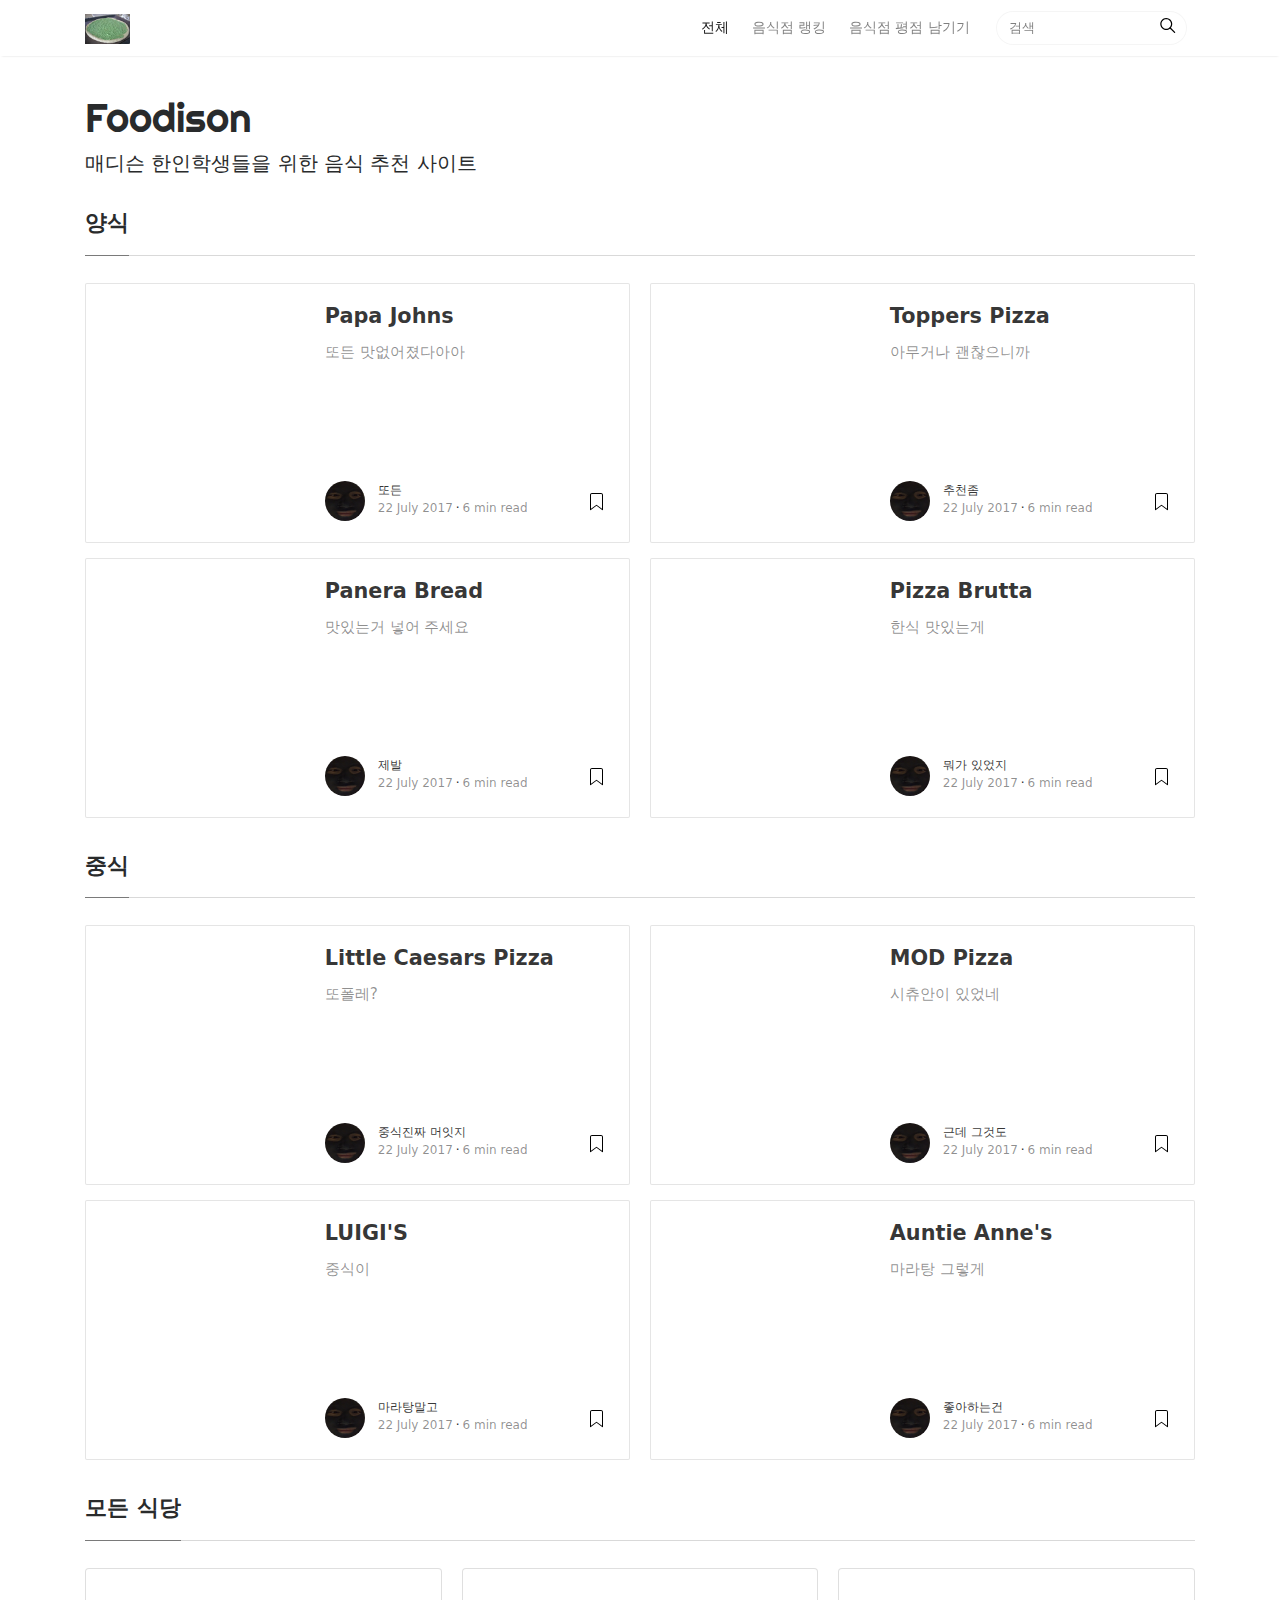
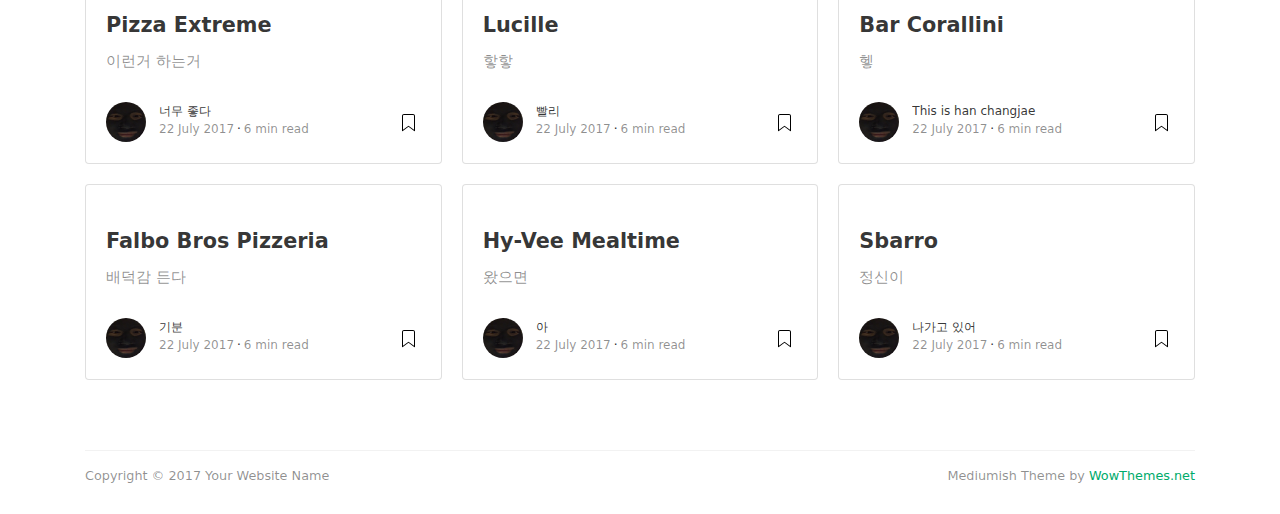
==== 홈페이지/index.html @ 83d06a3b "ㅇ" ====
<!DOCTYPE html>
<html lang="en">
<head>
<meta charset="utf-8">
<meta name="viewport" content="width=device-width, initial-scale=1, shrink-to-fit=no">
<meta name="description" content="">
<meta name="author" content="">
<link rel="icon" href="assets/img/demopic/chorokPizza.jpg">
<title>Foodison</title>
<!-- Bootstrap core CSS -->
<link href="assets/css/bootstrap.min.css" rel="stylesheet">
<!-- Fonts -->
<link href="https://maxcdn.bootstrapcdn.com/font-awesome/4.7.0/css/font-awesome.min.css" rel="stylesheet">
<link href="https://fonts.googleapis.com/css?family=Righteous" rel="stylesheet">
<!-- Custom styles for this template -->
<link href="assets/css/mediumish.css" rel="stylesheet">
</head>
<body>

<!-- Begin Nav
================================================== -->
<nav class="navbar navbar-toggleable-md navbar-light bg-white fixed-top mediumnavigation">
<button class="navbar-toggler navbar-toggler-right" type="button" data-toggle="collapse" data-target="#navbarsExampleDefault" aria-controls="navbarsExampleDefault" aria-expanded="false" aria-label="Toggle navigation">
<span class="navbar-toggler-icon"></span>
</button>
<div class="container">
	<!-- Begin Logo -->
	<a class="navbar-brand" href="index.html">
	<img src="assets/img/demopic/chorokPizza.jpg" alt="logo">
	</a>
	<!-- End Logo -->
	<div class="collapse navbar-collapse" id="navbarsExampleDefault">
		<!-- Begin Menu -->
		<ul class="navbar-nav ml-auto">
			<li class="nav-item active">
			<a class="nav-link" href="index.html">전체<span class="sr-only">(current)</span></a>
			</li>
			<li class="nav-item">
			<a class="nav-link" href="한식.html">음식점 랭킹</a>
			</li>
			<li class="nav-item">
			<a class="nav-link" href="developer.html">음식점 평점 남기기</a>
			</li>
		</ul>
		<!-- End Menu -->
		<!-- Begin Search -->
		<form class="form-inline my-2 my-lg-0">
			<input class="form-control mr-sm-2" type="text" placeholder="검색">
			<span class="search-icon"><svg class="svgIcon-use" width="25" height="25" viewbox="0 0 25 25"><path d="M20.067 18.933l-4.157-4.157a6 6 0 1 0-.884.884l4.157 4.157a.624.624 0 1 0 .884-.884zM6.5 11c0-2.62 2.13-4.75 4.75-4.75S16 8.38 16 11s-2.13 4.75-4.75 4.75S6.5 13.62 6.5 11z"></path></svg></span>
		</form>
		<!-- End Search -->
	</div>
</div>
</nav>
<!-- End Nav
================================================== -->

<!-- Begin Site Title
================================================== -->
<div class="container">
	<div class="mainheading">
		<h1 class="sitetitle">Foodison</h1>
		<p class="lead">
			 매디슨 한인학생들을 위한 음식 추천 사이트
		</p>
	</div>
<!-- End Site Title
================================================== -->
	<!--양식-->
	<!-- Begin Featured
	================================================== -->
	<section class="featured-posts">
	<div class="section-title">
		<h2><span>양식</span></h2>
	</div>
	<div class="card-columns listfeaturedtag">

		<!-- start post -->
		<div class="card">
			<div class="row">
				<div class="col-md-5 wrapthumbnail">
					<a href="한식.html">
						<div class="thumbnail" style="background-image:url(https://img.cdn4dd.com/p/fit=cover,width=200,height=150,format=auto,quality=75/media/photosV2/017a1c82-8f0c-417f-b7d1-e4ed926a7e94-retina-large.jpg);">
						</div>
					</a>
				</div>
				<div class="col-md-7">
					<div class="card-block">
						<h2 class="card-title"><a href="한식.html">Papa Johns</a></h2>
						<h4 class="card-text">또든 맛없어졌다아아</h4>
						<div class="metafooter">
							<div class="wrapfooter">
								<span class="meta-footer-thumb">
								<a href="developer.html"><img class="author-thumb" src="assets/img/TopSecret/ㅊㅈㅎ.jpg" alt="Sal"></a>
								</span>
								<span class="author-meta">
								<span class="post-name"><a href="developer.html">또든</a></span><br/>
								<span class="post-date">22 July 2017</span><span class="dot"></span><span class="post-read">6 min read</span>
								</span>
								<span class="post-read-more"><a href="한식.html" title="Read Story"><svg class="svgIcon-use" width="25" height="25" viewbox="0 0 25 25"><path d="M19 6c0-1.1-.9-2-2-2H8c-1.1 0-2 .9-2 2v14.66h.012c.01.103.045.204.12.285a.5.5 0 0 0 .706.03L12.5 16.85l5.662 4.126a.508.508 0 0 0 .708-.03.5.5 0 0 0 .118-.285H19V6zm-6.838 9.97L7 19.636V6c0-.55.45-1 1-1h9c.55 0 1 .45 1 1v13.637l-5.162-3.668a.49.49 0 0 0-.676 0z" fill-rule="evenodd"></path></svg></a></span>
							</div>
						</div>
					</div>
				</div>
			</div>
		</div>
		<!-- end post -->
		<!-- start post -->
		<div class="card">
			<div class="row">
				<div class="col-md-5 wrapthumbnail">
					<a href="한식.html">
						<div class="thumbnail" style="background-image:url(https://img.cdn4dd.com/p/fit=cover,width=200,height=150,format=auto,quality=75/media/photos/a4d37d78-720f-4a46-9ae3-7368071b1d3e-retina-large-jpeg);">
						</div>
					</a>
				</div>
				<div class="col-md-7">
					<div class="card-block">
						<h2 class="card-title"><a href="한식.html">Panera Bread</a></h2>
						<h4 class="card-text">맛있는거 넣어 주세요</h4>
						<div class="metafooter">
							<div class="wrapfooter">
								<span class="meta-footer-thumb">
								<a href="developer.html"><img class="author-thumb" src="assets/img/TopSecret/ㅊㅈㅎ.jpg" alt="Sal"></a>
								</span>
								<span class="author-meta">
								<span class="post-name"><a href="developer.html">제발</a></span><br/>
								<span class="post-date">22 July 2017</span><span class="dot"></span><span class="post-read">6 min read</span>
								</span>
								<span class="post-read-more"><a href="한식.html" title="Read Story"><svg class="svgIcon-use" width="25" height="25" viewbox="0 0 25 25"><path d="M19 6c0-1.1-.9-2-2-2H8c-1.1 0-2 .9-2 2v14.66h.012c.01.103.045.204.12.285a.5.5 0 0 0 .706.03L12.5 16.85l5.662 4.126a.508.508 0 0 0 .708-.03.5.5 0 0 0 .118-.285H19V6zm-6.838 9.97L7 19.636V6c0-.55.45-1 1-1h9c.55 0 1 .45 1 1v13.637l-5.162-3.668a.49.49 0 0 0-.676 0z" fill-rule="evenodd"></path></svg></a></span>
							</div>
						</div>
					</div>
				</div>
			</div>
		</div>
		<!--end post -->

		<!-- begin post -->
		<div class="card">
			<div class="row">
				<div class="col-md-5 wrapthumbnail">
					<a href="한식.html">
						<div class="thumbnail" style="background-image:url(https://img.cdn4dd.com/p/fit=cover,width=200,height=150,format=auto,quality=75/media/photosV2/3d2a3109-99bd-4944-b709-d1d922d0f13f-4a4c2fe5-44e5-4023-8644-c934cefad539-retina-large.JPG);">
						</div>
					</a>
				</div>
				<div class="col-md-7">
					<div class="card-block">
						<h2 class="card-title"><a href="한식.html">Toppers Pizza</a></h2>
						<h4 class="card-text">아무거나 괜찮으니까</h4>
						<div class="metafooter">
							<div class="wrapfooter">
								<span class="meta-footer-thumb">
								<a href="developer.html"><img class="author-thumb" src="assets/img/TopSecret/ㅊㅈㅎ.jpg" alt="ㅊㅈㅎ"></a>
								</span>
								<span class="author-meta">
								<span class="post-name"><a href="developer.html">추천좀</a></span><br/>
								<span class="post-date">22 July 2017</span><span class="dot"></span><span class="post-read">6 min read</span>
								</span>
								<span class="post-read-more"><a href="한식.html" title="Read Story"><svg class="svgIcon-use" width="25" height="25" viewbox="0 0 25 25"><path d="M19 6c0-1.1-.9-2-2-2H8c-1.1 0-2 .9-2 2v14.66h.012c.01.103.045.204.12.285a.5.5 0 0 0 .706.03L12.5 16.85l5.662 4.126a.508.508 0 0 0 .708-.03.5.5 0 0 0 .118-.285H19V6zm-6.838 9.97L7 19.636V6c0-.55.45-1 1-1h9c.55 0 1 .45 1 1v13.637l-5.162-3.668a.49.49 0 0 0-.676 0z" fill-rule="evenodd"></path></svg></a></span>
							</div>
						</div>
					</div>
				</div>
			</div>
		</div>
		<!-- end post -->

		<!-- begin post -->
		<div class="card">
			<div class="row">
				<div class="col-md-5 wrapthumbnail">
					<a href="한식.html">
						<div class="thumbnail" style="background-image:url(https://img.cdn4dd.com/p/fit=cover,width=200,height=150,format=auto,quality=75/media/photosV2/78e48b7f-7d2d-47ad-beea-7e72ba146e45-retina-large.png);">
						</div>
					</a>
				</div>
				<div class="col-md-7">
					<div class="card-block">
						<h2 class="card-title"><a href="한식.html">Pizza Brutta</a></h2>
						<h4 class="card-text">한식 맛있는게</h4>
						<div class="metafooter">
							<div class="wrapfooter">
								<span class="meta-footer-thumb">
								<a href="developer.html"><img class="author-thumb" src="assets/img/TopSecret/ㅊㅈㅎ.jpg" alt="Sal"></a>
								</span>
								<span class="author-meta">
								<span class="post-name"><a href="developer.html">뭐가 있었지</a></span><br/>
								<span class="post-date">22 July 2017</span><span class="dot"></span><span class="post-read">6 min read</span>
								</span>
								<span class="post-read-more"><a href="한식.html" title="Read Story"><svg class="svgIcon-use" width="25" height="25" viewbox="0 0 25 25"><path d="M19 6c0-1.1-.9-2-2-2H8c-1.1 0-2 .9-2 2v14.66h.012c.01.103.045.204.12.285a.5.5 0 0 0 .706.03L12.5 16.85l5.662 4.126a.508.508 0 0 0 .708-.03.5.5 0 0 0 .118-.285H19V6zm-6.838 9.97L7 19.636V6c0-.55.45-1 1-1h9c.55 0 1 .45 1 1v13.637l-5.162-3.668a.49.49 0 0 0-.676 0z" fill-rule="evenodd"></path></svg></a></span>
							</div>
						</div>
					</div>
				</div>
			</div>
		</div>
		<!-- end post -->

	</div>
	</section>
	<!-- End Featured
	================================================== -->
	<!--중식-->
	<section class="featured-posts">
		<div class="section-title">
			<h2><span>중식</span></h2>
		</div>
		<div class="card-columns listfeaturedtag">
	
			<!-- start post -->
			<div class="card">
				<div class="row">
					<div class="col-md-5 wrapthumbnail">
						<a href="중식.html">
							<div class="thumbnail" style="background-image:url(https://img.cdn4dd.com/p/fit=cover,width=200,height=150,format=auto,quality=75/media/photos/25f30231-4828-4f4c-9fbe-8c372fed0269-retina-large-jpeg);">
							</div>
						</a>
					</div>
					<div class="col-md-7">
						<div class="card-block">
							<h2 class="card-title"><a href="중식.html">Little Caesars Pizza</a></h2>
							<h4 class="card-text">또폴레?</h4>
							<div class="metafooter">
								<div class="wrapfooter">
									<span class="meta-footer-thumb">
									<a href="중식.html"><img class="author-thumb" src="assets/img/TopSecret/ㅊㅈㅎ.jpg" alt="Sal"></a>
									</span>
									<span class="author-meta">
									<span class="post-name"><a href="중식.html">중식진짜 머잇지</a></span><br/>
									<span class="post-date">22 July 2017</span><span class="dot"></span><span class="post-read">6 min read</span>
									</span>
									<span class="post-read-more"><a href="중식.html" title="Read Story"><svg class="svgIcon-use" width="25" height="25" viewbox="0 0 25 25"><path d="M19 6c0-1.1-.9-2-2-2H8c-1.1 0-2 .9-2 2v14.66h.012c.01.103.045.204.12.285a.5.5 0 0 0 .706.03L12.5 16.85l5.662 4.126a.508.508 0 0 0 .708-.03.5.5 0 0 0 .118-.285H19V6zm-6.838 9.97L7 19.636V6c0-.55.45-1 1-1h9c.55 0 1 .45 1 1v13.637l-5.162-3.668a.49.49 0 0 0-.676 0z" fill-rule="evenodd"></path></svg></a></span>
								</div>
							</div>
						</div>
					</div>
				</div>
			</div>
			<!-- end post -->
			
			<!-- start post -->
			<div class="card">
				<div class="row">
					<div class="col-md-5 wrapthumbnail">
						<a href="중식.html">
							<div class="thumbnail" style="background-image:url(https://img.cdn4dd.com/p/fit=cover,width=200,height=150,format=auto,quality=75/media/photosV2/ed1e8c6b-c945-4f04-98b7-114728b75184-retina-large.JPG);">
							</div>
						</a>
					</div>
					<div class="col-md-7">
						<div class="card-block">
							<h2 class="card-title"><a href="중식.html">LUIGI'S</a></h2>
							<h4 class="card-text">중식이</h4>
							<div class="metafooter">
								<div class="wrapfooter">
									<span class="meta-footer-thumb">
									<a href="developer.html"><img class="author-thumb" src="assets/img/TopSecret/ㅊㅈㅎ.jpg" alt="Sal"></a>
									</span>
									<span class="author-meta">
									<span class="post-name"><a href="developer.html">마라탕말고</a></span><br/>
									<span class="post-date">22 July 2017</span><span class="dot"></span><span class="post-read">6 min read</span>
									</span>
									<span class="post-read-more"><a href="중식.html" title="Read Story"><svg class="svgIcon-use" width="25" height="25" viewbox="0 0 25 25"><path d="M19 6c0-1.1-.9-2-2-2H8c-1.1 0-2 .9-2 2v14.66h.012c.01.103.045.204.12.285a.5.5 0 0 0 .706.03L12.5 16.85l5.662 4.126a.508.508 0 0 0 .708-.03.5.5 0 0 0 .118-.285H19V6zm-6.838 9.97L7 19.636V6c0-.55.45-1 1-1h9c.55 0 1 .45 1 1v13.637l-5.162-3.668a.49.49 0 0 0-.676 0z" fill-rule="evenodd"></path></svg></a></span>
								</div>
							</div>
						</div>
					</div>
				</div>
			</div>
			<!--end post -->
	
			<!-- begin post -->
			<div class="card">
				<div class="row">
					<div class="col-md-5 wrapthumbnail">
						<a href="한식.html">
							<div class="thumbnail" style="background-image:url(https://img.cdn4dd.com/p/fit=cover,width=200,height=150,format=auto,quality=75/media/photosV2/474a3af6-4f4a-49ab-8842-b18b04eae691-retina-large.jpg);">
							</div>
						</a>
					</div>
					<div class="col-md-7">
						<div class="card-block">
							<h2 class="card-title"><a href="한식.html">MOD Pizza</a></h2>
							<h4 class="card-text">시츄안이 있었네</h4>
							<div class="metafooter">
								<div class="wrapfooter">
									<span class="meta-footer-thumb">
									<a href="developer.html"><img class="author-thumb" src="assets/img/TopSecret/ㅊㅈㅎ.jpg" alt="Sal"></a>
									</span>
									<span class="author-meta">
									<span class="post-name"><a href="developer.html">근데 그것도</a></span><br/>
									<span class="post-date">22 July 2017</span><span class="dot"></span><span class="post-read">6 min read</span>
									</span>
									<span class="post-read-more"><a href="한식.html" title="Read Story"><svg class="svgIcon-use" width="25" height="25" viewbox="0 0 25 25"><path d="M19 6c0-1.1-.9-2-2-2H8c-1.1 0-2 .9-2 2v14.66h.012c.01.103.045.204.12.285a.5.5 0 0 0 .706.03L12.5 16.85l5.662 4.126a.508.508 0 0 0 .708-.03.5.5 0 0 0 .118-.285H19V6zm-6.838 9.97L7 19.636V6c0-.55.45-1 1-1h9c.55 0 1 .45 1 1v13.637l-5.162-3.668a.49.49 0 0 0-.676 0z" fill-rule="evenodd"></path></svg></a></span>
								</div>
							</div>
						</div>
					</div>
				</div>
			</div>
			<!-- end post -->
	
			<!-- begin post -->
			<div class="card">
				<div class="row">
					<div class="col-md-5 wrapthumbnail">
						<a href="한식.html">
							<div class="thumbnail" style="background-image:url(https://img.cdn4dd.com/p/fit=cover,width=200,height=150,format=auto,quality=75/media/photosV2/bbb7582d-298f-4daf-af24-9ba0c6ac0525-retina-large.jpg);">
							</div>
						</a>
					</div>
					<div class="col-md-7">
						<div class="card-block">
							<h2 class="card-title"><a href="한식.html">Auntie Anne's</a></h2>
							<h4 class="card-text">마라탕 그렇게</h4>
							<div class="metafooter">
								<div class="wrapfooter">
									<span class="meta-footer-thumb">
									<a href="developer.html"><img class="author-thumb" src="assets/img/TopSecret/ㅊㅈㅎ.jpg" alt="Sal"></a>
									</span>
									<span class="author-meta">
									<span class="post-name"><a href="developer.html">좋아하는건</a></span><br/>
									<span class="post-date">22 July 2017</span><span class="dot"></span><span class="post-read">6 min read</span>
									</span>
									<span class="post-read-more"><a href="한식.html" title="Read Story"><svg class="svgIcon-use" width="25" height="25" viewbox="0 0 25 25"><path d="M19 6c0-1.1-.9-2-2-2H8c-1.1 0-2 .9-2 2v14.66h.012c.01.103.045.204.12.285a.5.5 0 0 0 .706.03L12.5 16.85l5.662 4.126a.508.508 0 0 0 .708-.03.5.5 0 0 0 .118-.285H19V6zm-6.838 9.97L7 19.636V6c0-.55.45-1 1-1h9c.55 0 1 .45 1 1v13.637l-5.162-3.668a.49.49 0 0 0-.676 0z" fill-rule="evenodd"></path></svg></a></span>
								</div>
							</div>
						</div>
					</div>
				</div>
			</div>
			<!-- end post -->
	
		</div>
		</section>
	<!-- Begin List Posts
	================================================== -->
	<section class="recent-posts">
	<div class="section-title">
		<h2><span>모든 식당</span></h2>
	</div>
	<div class="card-columns listrecent">

		<!-- begin post -->
		<div class="card">
			<a href="한식.html">
				<img class="img-fluid" src="https://img.cdn4dd.com/p/fit=cover,width=200,height=150,format=auto,quality=75/media/photos/a5384a1e-f1e9-497c-b003-10bd8a46b248-retina-large.jpg" alt="">
			</a>
			<div class="card-block">
				<h2 class="card-title"><a href="한식.html">Pizza Extreme</a></h2>
				<h4 class="card-text">이런거 하는거</h4>
				<div class="metafooter">
					<div class="wrapfooter">
						<span class="meta-footer-thumb">
						<a href="developer.html"><img class="author-thumb" src="assets/img/TopSecret/ㅊㅈㅎ.jpg" alt="Sal"></a>
						</span>
						<span class="author-meta">
						<span class="post-name"><a href="developer.html">너무 좋다</a></span><br/>
						<span class="post-date">22 July 2017</span><span class="dot"></span><span class="post-read">6 min read</span>
						</span>
						<span class="post-read-more"><a href="한식.html" title="Read Story"><svg class="svgIcon-use" width="25" height="25" viewbox="0 0 25 25"><path d="M19 6c0-1.1-.9-2-2-2H8c-1.1 0-2 .9-2 2v14.66h.012c.01.103.045.204.12.285a.5.5 0 0 0 .706.03L12.5 16.85l5.662 4.126a.508.508 0 0 0 .708-.03.5.5 0 0 0 .118-.285H19V6zm-6.838 9.97L7 19.636V6c0-.55.45-1 1-1h9c.55 0 1 .45 1 1v13.637l-5.162-3.668a.49.49 0 0 0-.676 0z" fill-rule="evenodd"></path></svg></a></span>
					</div>
				</div>
			</div>
		</div>
		<!-- end post -->

		<!-- begin post -->
		<div class="card">
			<a href="한식.html">
				<img class="img-fluid" src="https://img.cdn4dd.com/p/fit=cover,width=200,height=150,format=auto,quality=75/media/photos/32a92d08-3ce6-4e95-aa62-c8c767ab96b6-retina-large-jpeg" alt="">
			</a>
			<div class="card-block">
				<h2 class="card-title"><a href="한식.html">Falbo Bros Pizzeria</a></h2>
				<h4 class="card-text">배덕감 든다</h4>
				<div class="metafooter">
					<div class="wrapfooter">
						<span class="meta-footer-thumb">
						<a href="developer.html"><img class="author-thumb" src="assets/img/TopSecret/ㅊㅈㅎ.jpg" alt="Sal"></a>
						</span>
						<span class="author-meta">
						<span class="post-name"><a href="developer.html">기분</a></span><br/>
						<span class="post-date">22 July 2017</span><span class="dot"></span><span class="post-read">6 min read</span>
						</span>
						<span class="post-read-more"><a href="한식.html" title="Read Story"><svg class="svgIcon-use" width="25" height="25" viewbox="0 0 25 25"><path d="M19 6c0-1.1-.9-2-2-2H8c-1.1 0-2 .9-2 2v14.66h.012c.01.103.045.204.12.285a.5.5 0 0 0 .706.03L12.5 16.85l5.662 4.126a.508.508 0 0 0 .708-.03.5.5 0 0 0 .118-.285H19V6zm-6.838 9.97L7 19.636V6c0-.55.45-1 1-1h9c.55 0 1 .45 1 1v13.637l-5.162-3.668a.49.49 0 0 0-.676 0z" fill-rule="evenodd"></path></svg></a></span>
					</div>
				</div>
			</div>
		</div>
		<!-- end post -->

		<!-- begin post -->
		<div class="card">
			<a href="한식.html">
				<img class="img-fluid" src="https://img.cdn4dd.com/p/fit=cover,width=200,height=150,format=auto,quality=75/media/photosV2/93ce7df7-0ce6-4d1c-8495-a854ee918c7d-retina-large.jpg" alt="">
			</a>
			<div class="card-block">
				<h2 class="card-title"><a href="한식.html">Lucille</a></h2>
				<h4 class="card-text">핳핳</h4>
				<div class="metafooter">
					<div class="wrapfooter">
						<span class="meta-footer-thumb">
						<a href="developer.html"><img class="author-thumb" src="assets/img/TopSecret/ㅊㅈㅎ.jpg" alt="Sal"></a>
						</span>
						<span class="author-meta">
						<span class="post-name"><a href="developer.html">빨리</a></span><br/>
						<span class="post-date">22 July 2017</span><span class="dot"></span><span class="post-read">6 min read</span>
						</span>
						<span class="post-read-more"><a href="한식.html" title="Read Story"><svg class="svgIcon-use" width="25" height="25" viewbox="0 0 25 25"><path d="M19 6c0-1.1-.9-2-2-2H8c-1.1 0-2 .9-2 2v14.66h.012c.01.103.045.204.12.285a.5.5 0 0 0 .706.03L12.5 16.85l5.662 4.126a.508.508 0 0 0 .708-.03.5.5 0 0 0 .118-.285H19V6zm-6.838 9.97L7 19.636V6c0-.55.45-1 1-1h9c.55 0 1 .45 1 1v13.637l-5.162-3.668a.49.49 0 0 0-.676 0z" fill-rule="evenodd"></path></svg></a></span>
					</div>
				</div>
			</div>
		</div>
		<!-- end post -->

		<!-- begin post -->
		<div class="card">
			<a href="한식.html">
				<img class="img-fluid" src="https://img.cdn4dd.com/p/fit=cover,width=200,height=150,format=auto,quality=75/media/photos/f434e13e-58fb-48a4-868c-b775644b9008-retina-large-jpeg" alt="">
			</a>
			<div class="card-block">
				<h2 class="card-title"><a href="한식.html">Hy-Vee Mealtime</a></h2>
				<h4 class="card-text">왔으면</h4>
				<div class="metafooter">
					<div class="wrapfooter">
						<span class="meta-footer-thumb">
						<a href="developer.html"><img class="author-thumb" src="assets/img/TopSecret/ㅊㅈㅎ.jpg" alt="Sal"></a>
						</span>
						<span class="author-meta">
						<span class="post-name"><a href="developer.html">아</a></span><br/>
						<span class="post-date">22 July 2017</span><span class="dot"></span><span class="post-read">6 min read</span>
						</span>
						<span class="post-read-more"><a href="한식.html" title="Read Story"><svg class="svgIcon-use" width="25" height="25" viewbox="0 0 25 25"><path d="M19 6c0-1.1-.9-2-2-2H8c-1.1 0-2 .9-2 2v14.66h.012c.01.103.045.204.12.285a.5.5 0 0 0 .706.03L12.5 16.85l5.662 4.126a.508.508 0 0 0 .708-.03.5.5 0 0 0 .118-.285H19V6zm-6.838 9.97L7 19.636V6c0-.55.45-1 1-1h9c.55 0 1 .45 1 1v13.637l-5.162-3.668a.49.49 0 0 0-.676 0z" fill-rule="evenodd"></path></svg></a></span>
					</div>
				</div>
			</div>
		</div>
		<!-- end post -->

		<!-- begin post -->
		<div class="card">
			<a href="한식.html">
				<img class="img-fluid" src="https://img.cdn4dd.com/p/fit=cover,width=200,height=150,format=auto,quality=75/media/photosV2/837bf6d2-108a-4350-9194-d6ff7f547a8c-retina-large.JPG" alt="">
			</a>
			<div class="card-block">
				<h2 class="card-title"><a href="한식.html">Bar Corallini</a></h2>
				<h4 class="card-text">헿</h4>
				<div class="metafooter">
					<div class="wrapfooter">
						<span class="meta-footer-thumb">
						<a href="developer.html"><img class="author-thumb" src="assets/img/TopSecret/ㅊㅈㅎ.jpg" alt="Sal"></a>
						</span>
						<span class="author-meta">
						<span class="post-name"><a href="developer.html">This is han changjae</a></span><br/>
						<span class="post-date">22 July 2017</span><span class="dot"></span><span class="post-read">6 min read</span>
						</span>
						<span class="post-read-more"><a href="한식.html" title="Read Story"><svg class="svgIcon-use" width="25" height="25" viewbox="0 0 25 25"><path d="M19 6c0-1.1-.9-2-2-2H8c-1.1 0-2 .9-2 2v14.66h.012c.01.103.045.204.12.285a.5.5 0 0 0 .706.03L12.5 16.85l5.662 4.126a.508.508 0 0 0 .708-.03.5.5 0 0 0 .118-.285H19V6zm-6.838 9.97L7 19.636V6c0-.55.45-1 1-1h9c.55 0 1 .45 1 1v13.637l-5.162-3.668a.49.49 0 0 0-.676 0z" fill-rule="evenodd"></path></svg></a></span>
					</div>
				</div>
			</div>
		</div>
		<!-- end post -->

		<!-- begin post -->
		<div class="card">
			<a href="한식.html">
				<img class="img-fluid" src="https://img.cdn4dd.com/p/fit=cover,width=200,height=150,format=auto,quality=75/media/photosV2/cdf4aec8-b785-4fc3-8fed-5461612aa97e-3e7a692f-9329-402a-afa6-6b949f285171-retina-large.JPG" alt="">
			</a>
			<div class="card-block">
				<h2 class="card-title"><a href="한식.html">Sbarro</a></h2>
				<h4 class="card-text">정신이</h4>
				<div class="metafooter">
					<div class="wrapfooter">
						<span class="meta-footer-thumb">
						<a href="developer.html"><img class="author-thumb" src="assets/img/TopSecret/ㅊㅈㅎ.jpg" alt="Sal"></a>
						</span>
						<span class="author-meta">
						<span class="post-name"><a href="developer.html">나가고 있어</a></span><br/>
						<span class="post-date">22 July 2017</span><span class="dot"></span><span class="post-read">6 min read</span>
						</span>
						<span class="post-read-more"><a href="한식.html" title="Read Story"><svg class="svgIcon-use" width="25" height="25" viewbox="0 0 25 25"><path d="M19 6c0-1.1-.9-2-2-2H8c-1.1 0-2 .9-2 2v14.66h.012c.01.103.045.204.12.285a.5.5 0 0 0 .706.03L12.5 16.85l5.662 4.126a.508.508 0 0 0 .708-.03.5.5 0 0 0 .118-.285H19V6zm-6.838 9.97L7 19.636V6c0-.55.45-1 1-1h9c.55 0 1 .45 1 1v13.637l-5.162-3.668a.49.49 0 0 0-.676 0z" fill-rule="evenodd"></path></svg></a></span>
					</div>
				</div>
			</div>
		</div>
		<!-- end post -->

	</div>
	</section>
	<!-- End List Posts
	================================================== -->

	<!-- Begin Footer
	================================================== -->
	<div class="footer">
		<p class="pull-left">
			 Copyright &copy; 2017 Your Website Name
		</p>
		<p class="pull-right">
			 Mediumish Theme by <a target="_blank" href="https://www.wowthemes.net">WowThemes.net</a>
		</p>
		<div class="clearfix">
		</div>
	</div>
	<!-- End Footer
	================================================== -->

</div>
<!-- /.container -->

<!-- Bootstrap core JavaScript
    ================================================== -->
<!-- Placed at the end of the document so the pages load faster -->
<script src="assets/js/jquery.min.js"></script>
<script src="https://cdnjs.cloudflare.com/ajax/libs/tether/1.4.0/js/tether.min.js" integrity="sha384-DztdAPBWPRXSA/3eYEEUWrWCy7G5KFbe8fFjk5JAIxUYHKkDx6Qin1DkWx51bBrb" crossorigin="anonymous"></script>
<script src="assets/js/bootstrap.min.js"></script>
<script src="assets/js/ie10-viewport-bug-workaround.js"></script>
</body>
</html>
---- 홈페이지/assets/css/mediumish.css ----
/*
Template Name:Mediumish
Copyright:WowThemes.net,https://www.wowthemes.net
Version:1.0.1
License: https://www.wowthemes.net/freebies-license/
*/
body {
	padding-top:5rem;
}
.mainheading {
	padding:1rem 0rem;
}
a {
	color:#00ab6b;
}
a,a:hover {
	transition:all 0.2s;
}
.mediumnavigation {
	background:rgba(255,255,255,.97);
	box-shadow:0 2px 2px -2px rgba(0,0,0,.15);
}
section {
	margin-bottom:20px;
}
.section-title h2 {
	border-bottom:1px solid rgba(0,0,0,.15);
	margin-bottom:25px;
	font-weight:700;
	font-size:1.4rem;
	margin-bottom:27px;
}
.section-title span {
	border-bottom:1px solid rgba(0,0,0,.44);
	display:inline-block;
	padding-bottom:20px;
	margin-bottom:-1px;
}
@media (min-width:576px) {
	.card-columns.listfeaturedtag {
		-webkit-column-count:2;
		-moz-column-count:2;
		column-count:2;
	}
}
@media (min-width:992px) {
	.navbar-toggleable-md .navbar-nav .nav-link {
		padding-right:.7rem;
		padding-left:.7rem;
	}
}
.card-columns .card {
	margin-bottom:20px;
}
.listfeaturedtag .wrapthumbnail {
	height:258px;
	flex:0 0 auto;
}
.listfeaturedtag .card {
	border:1px solid rgba(0,0,0,.1);
	border-radius:2px;
	height:260px;
	padding-left:0;
	margin-bottom:15px;
}
.listfeaturedtag .thumbnail {
	background-size:cover;
	height:100%;
	display:block;
	background-position:38% 22% !important;
	background-origin:border-box!important;
	border-top-left-radius:2px;
}
.listfeaturedtag .card-block {
	padding-left:0;
}
.listfeaturedtag h2.card-title,.listrecent h2.card-title {
	font-size:1.3rem;
	font-weight:700;
	line-height: 1.25;
}
.listfeaturedtag h2.card-title a,.listrecent h2.card-title a {
	color:rgba(0,0,0,.8);
}
.listfeaturedtag h2.card-title a:hover,.listrecent h2.card-title a:hover {
	color:rgba(0,0,0,.6);
	text-decoration:none;
}
.listfeaturedtag h4.card-text,.listrecent h4.card-text {
	color:rgba(0,0,0,.44);
	font-size:0.95rem;
	line-height:1.4;
	font-weight:400;
}
.listfeaturedtag .wrapfooter {
	position:absolute;
	bottom:20px;
	font-size:12px;
	display:block;
	width:85%;
}
.listrecent .wrapfooter {
	font-size:12px;
	margin-top:30px;
}
.author-thumb {
	width:40px;
	height:40px;
	float:left;
	margin-right:13px;
	border-radius:100%;
}
.post-top-meta {
	margin-bottom:2rem;
}
.post-top-meta .author-thumb {
	width:72px;
	height:72px;
}
.post-top-meta.authorpage .author-thumb {
	margin-top:40px;
}
.post-top-meta span {
	font-size:0.9rem;
	color:rgba(0,0,0,.44);
	display:inline-block;
}
.post-top-meta .author-description {
	margin-bottom:5px;
	margin-top:5px;
	font-size:0.95rem;
}
.author-meta {
	flex:1 1 auto;
	white-space:nowrap!important;
	text-overflow:ellipsis!important;
	overflow:hidden!important;
}
span.post-name,span.post-date,span.author-meta {
	display:inline-block;
}
span.post-date,span.post-read {
	color:rgba(0,0,0,.44);
}
span.post-read-more {
	align-items:center;
	display:inline-block;
	float:right;
	margin-top:8px;
}
span.post-read-more a {
	color:rgba(0,0,0,.44);
}
span.post-name a,span.post-read-more a:hover {
	color:rgba(0,0,0,.8);
}
.dot:after {
	content:"·";
	margin-left:3px;
	margin-right:3px;
}
.mediumnavigation .form-control {
	font-size:0.8rem;
	border-radius:30px;
	overflow:hidden;
	border:1px solid rgba(0,0,0,0.04);
}
.mediumnavigation .form-inline {
	margin-left:15px;
}
.mediumnavigation .form-inline .btn {
	margin-left:-50px;
	border:0;
	border-radius:30px;
	cursor:pointer;
}
.mediumnavigation .form-inline .btn:hover,.mediumnavigation .form-inline .btn:active {
	background:transparent;
	color:green;
}
.mediumnavigation .navbar-brand {
	font-weight:500;
}
.mediumnavigation .dropdown-menu {
	border:1px solid rgba(0,0,0,0.08);
	margin:.5rem 0 0;
}
.mediumnavigation .nav-item,.dropdown-menu {
	font-size:0.9rem;
}
.mediumnavigation .search-icon {
	margin-left:-40px;
	display:inline-block;
	margin-top:3px;
	cursor:pointer;
}
.mediumnavigation .navbar-brand img {
	max-height:30px;
	margin-right:5px;
}
.mainheading h1.sitetitle {
	font-family:Righteous;
}
.mainheading h1.posttitle {
	font-weight:700;
	margin-bottom:1rem;
}
.footer {
	border-top:1px solid rgba(0,0,0,.05)!important;
	padding-top:15px;
	padding-bottom:12px;
	font-size:0.8rem;
	color:rgba(0,0,0,.44);
	margin-top:50px;
}
.link-dark {
	color:rgba(0,0,0,.8);
}
.article-post {
	font-family:Merriweather;
	font-size:1.2rem;
	line-height:1.8;
	color:rgba(0,0,0,.8);
}
blockquote {
	border-left:4px solid #00ab6b;
	padding:0 20px;
	font-style:italic;
	color:rgba(0,0,0,.5);
}
.article-post p,.article-post blockquote {
	margin:0 0 1.5rem 0;
}
.featured-image {
	display:block;
	margin:0px auto;
	margin-bottom:1.5rem;
}
.share {
	text-align:center;
	margin-top:20px;
}
.share p {
	margin-bottom:10px;
	font-size:0.95rem;
}
.share {
	display:none;
}
.share ul li {
	display:inline-block;
	margin-bottom:5px;
}
.share ul {
	padding-left:0;
	margin-left:0;
}
.svgIcon {
	vertical-align:middle;
}
@media (min-width:1024px) {
	.share {
		position:fixed;
		display:block;
	}
	.share ul li {
		display:block;
	}
}
@media (max-width:999px) {
	.listfeaturedtag .wrapthumbnail, .listfeaturedtag .col-md-7 {
		width:100%;
		max-width:100%;
		-webkit-box-flex: 0;
		-webkit-flex: 100%;
		-ms-flex: 100%;
		flex: 100%;
	}
	.listfeaturedtag .wrapthumbnail {
		height:250px;
	}
	.listfeaturedtag .card {
		height:auto;
	}
	.listfeaturedtag .wrapfooter {
		position:relative;
		margin-top:30px;
	}
	.listfeaturedtag .card-block {
		padding:20px;
	}
}
@media (max-width:1024px) {
	.post-top-meta .col-md-10 {
		text-align:center;
	}
}
@media (max-width:767px) {
	.post-top-meta.authorpage {
		text-align:center;
	}
}
.share,.share a {
	color:rgba(0,0,0,.44);
	fill:rgba(0,0,0,.44);
}
.graybg {
	background-color:#fafafa;
	padding:40px 0 46px;
	position:relative;
}
.listrelated .card {
	box-shadow:0 1px 7px rgba(0,0,0,.05);
	border:0;
}
.card {
	border-radius:4px;
}
.card .img-thumb {
	border-top-right-radius:4px;
	border-top-left-radius:4px;
}
ul.tags {
	list-style:none;
	padding-left:0;
	margin:0 0 3rem 0;
}
ul.tags li {
	display:inline-block;
	font-size:0.9rem;
}
ul.tags li a {
	background:rgba(0,0,0,.05);
	color:rgba(0,0,0,.6);
	border-radius:3px;
	padding:5px 10px;
}
ul.tags li a:hover {
	background:rgba(0,0,0,.07);
	text-decoration:none;
}
.margtop3rem {
	margin-top: 3rem;
}
.sep {
	height:1px;
	width:20px;
	background:#999;
	margin:0px auto;
	margin-bottom:1.2rem;
}
.btn.follow {
	border-color:#02B875;
	color:#1C9963;
	padding:3px 10px;
	text-align:center;
	border-radius:999em;
	font-size:0.85rem;
	display:inline-block;
}
.btn.subscribe {
	background-color:#1C9963;
	border-color:#1C9963;
	color:rgba(255,255,255,1);
	fill:rgba(255,255,255,1);
	border-radius:30px;
	font-size:0.85rem;
	margin-left:10px;
	font-weight:600;
	text-transform:uppercase;
}
.post-top-meta .btn.follow {
	margin-left:5px;
	margin-top:-4px;
}
.alertbar {
	box-shadow:0 -3px 10px 0 rgba(0,0,0,.0785);
	position:fixed;
	bottom:0;
	left:0;
	background-color:#fff;
	width:100%;
	padding:14px 0;
	z-index:1;
}
.form-control::-webkit-input-placeholder {
	color: rgba(0,0,0,.5);
}
.form-control:-moz-placeholder {
	color: rgba(0,0,0,.5);
}
.form-control::-moz-placeholder {
	color: rgba(0,0,0,.5);
}
.form-control:-ms-input-placeholder {
	color: rgba(0,0,0,.5);
}
.form-control::-ms-input-placeholder {
	color: rgba(0,0,0,.5);
}
.authorpage h1 {
	font-weight:700;
	font-size:30px;
}
.post-top-meta.authorpage .author-thumb {
	float:none;
}
.authorpage .author-description {
	font-size:1rem;
	color:rgba(0,0,0,.6);
}
.post-top-meta.authorpage .btn.follow {
	padding:7px 20px;
	margin-top:10px;
	margin-left:0;
	font-size:0.9rem;
}
.graybg.authorpage {
	border-top:1px solid #f0f0f0;
}
.authorpostbox {
	width:760px;
	margin:0px auto;
	margin-bottom:1.5rem;
	max-width:100%;
}
.authorpostbox .img-thumb {
	width:100%;
}
.sociallinks {
	margin:1rem 0;
}
.sociallinks a {
	background:#666;
	color:#fff;
	width:22px;
	height:22px;
	display:inline-block;
	text-align:center;
	line-height:22px;
	border-radius:50%;
	font-size:12px;
}
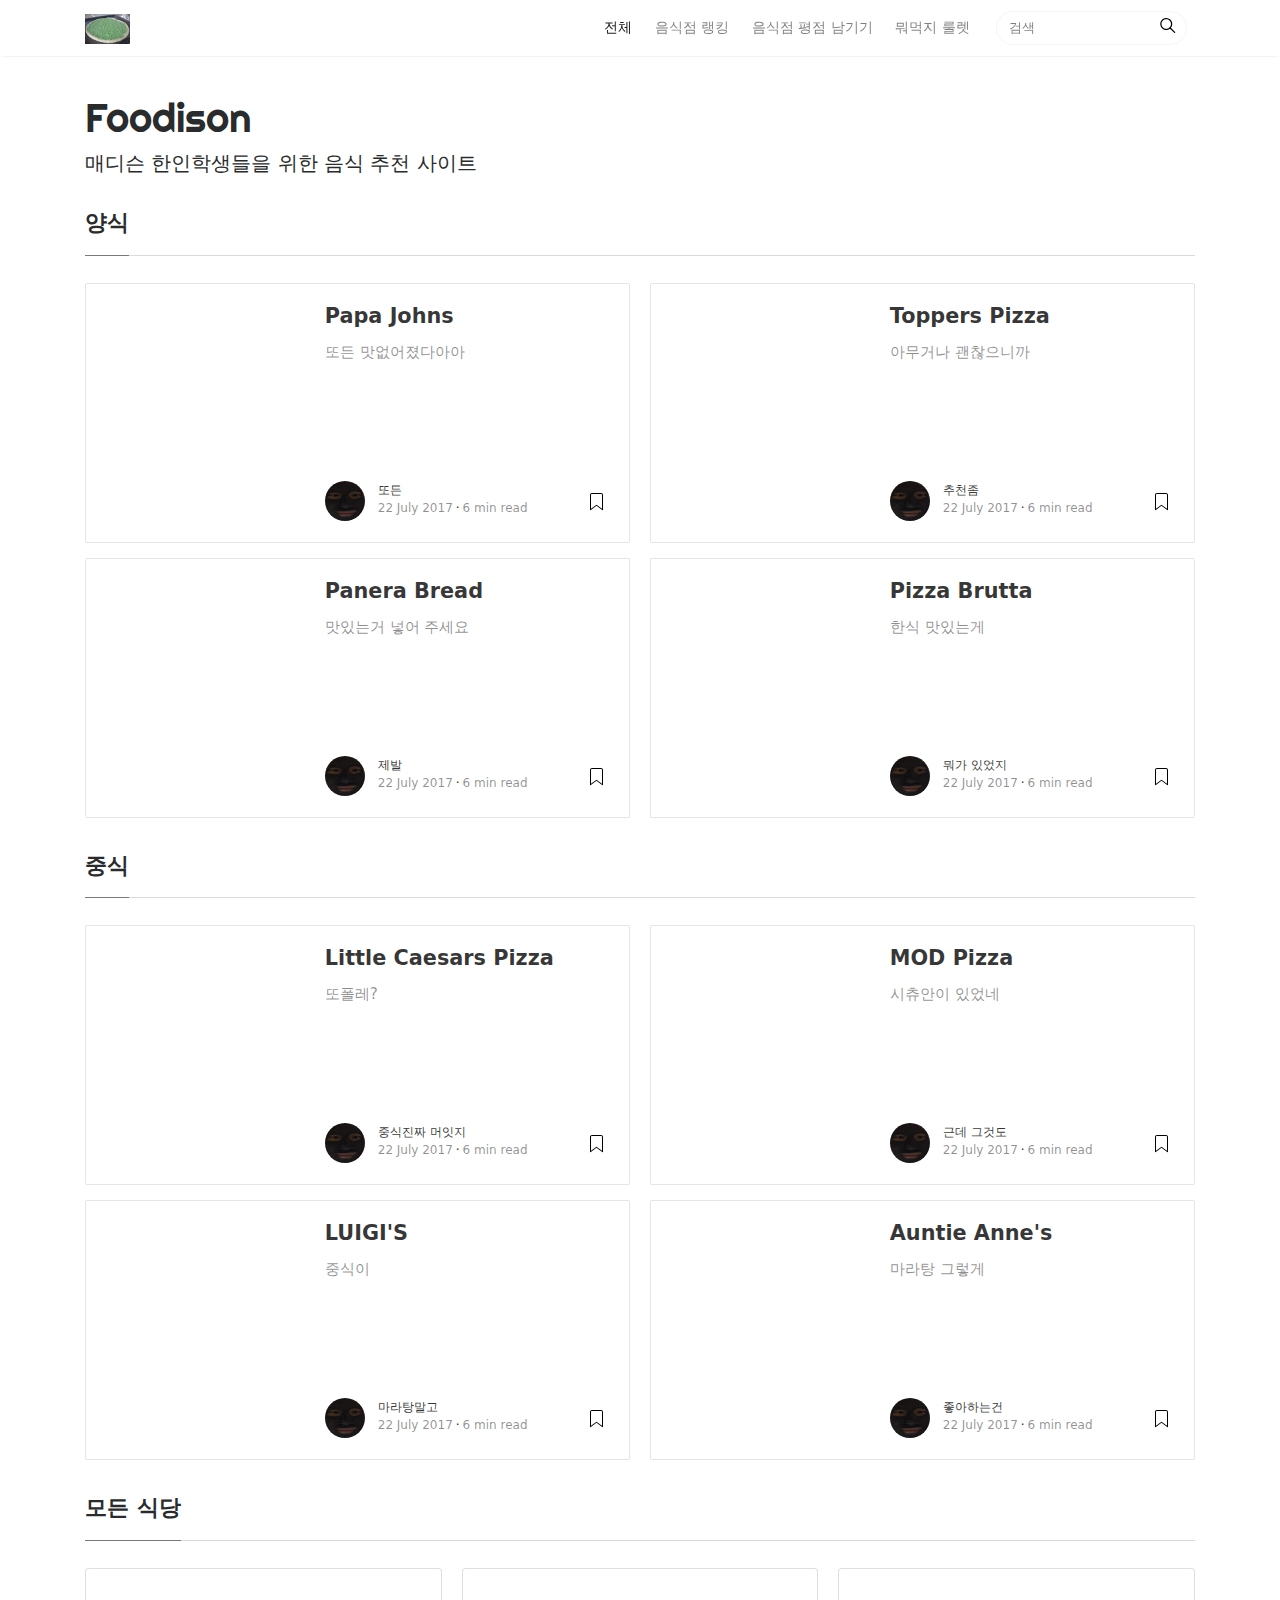
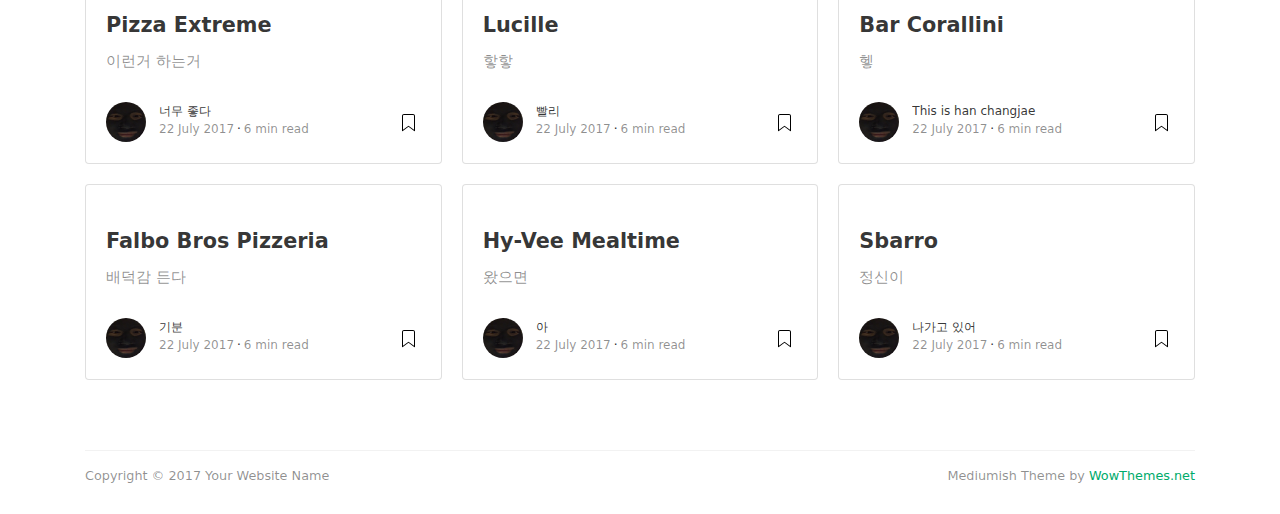
==== commit 9136fe6f: "ㄹㄹ" ====
--- a/홈페이지/index.html
+++ b/홈페이지/index.html
@@ -41,6 +41,9 @@
 			<li class="nav-item">
 			<a class="nav-link" href="developer.html">음식점 평점 남기기</a>
 			</li>
+			<li class="nav-item">
+			<a class="nav-link" href="post.html">뭐먹지 룰렛</a>
+			</li>
 		</ul>
 		<!-- End Menu -->
 		<!-- Begin Search -->
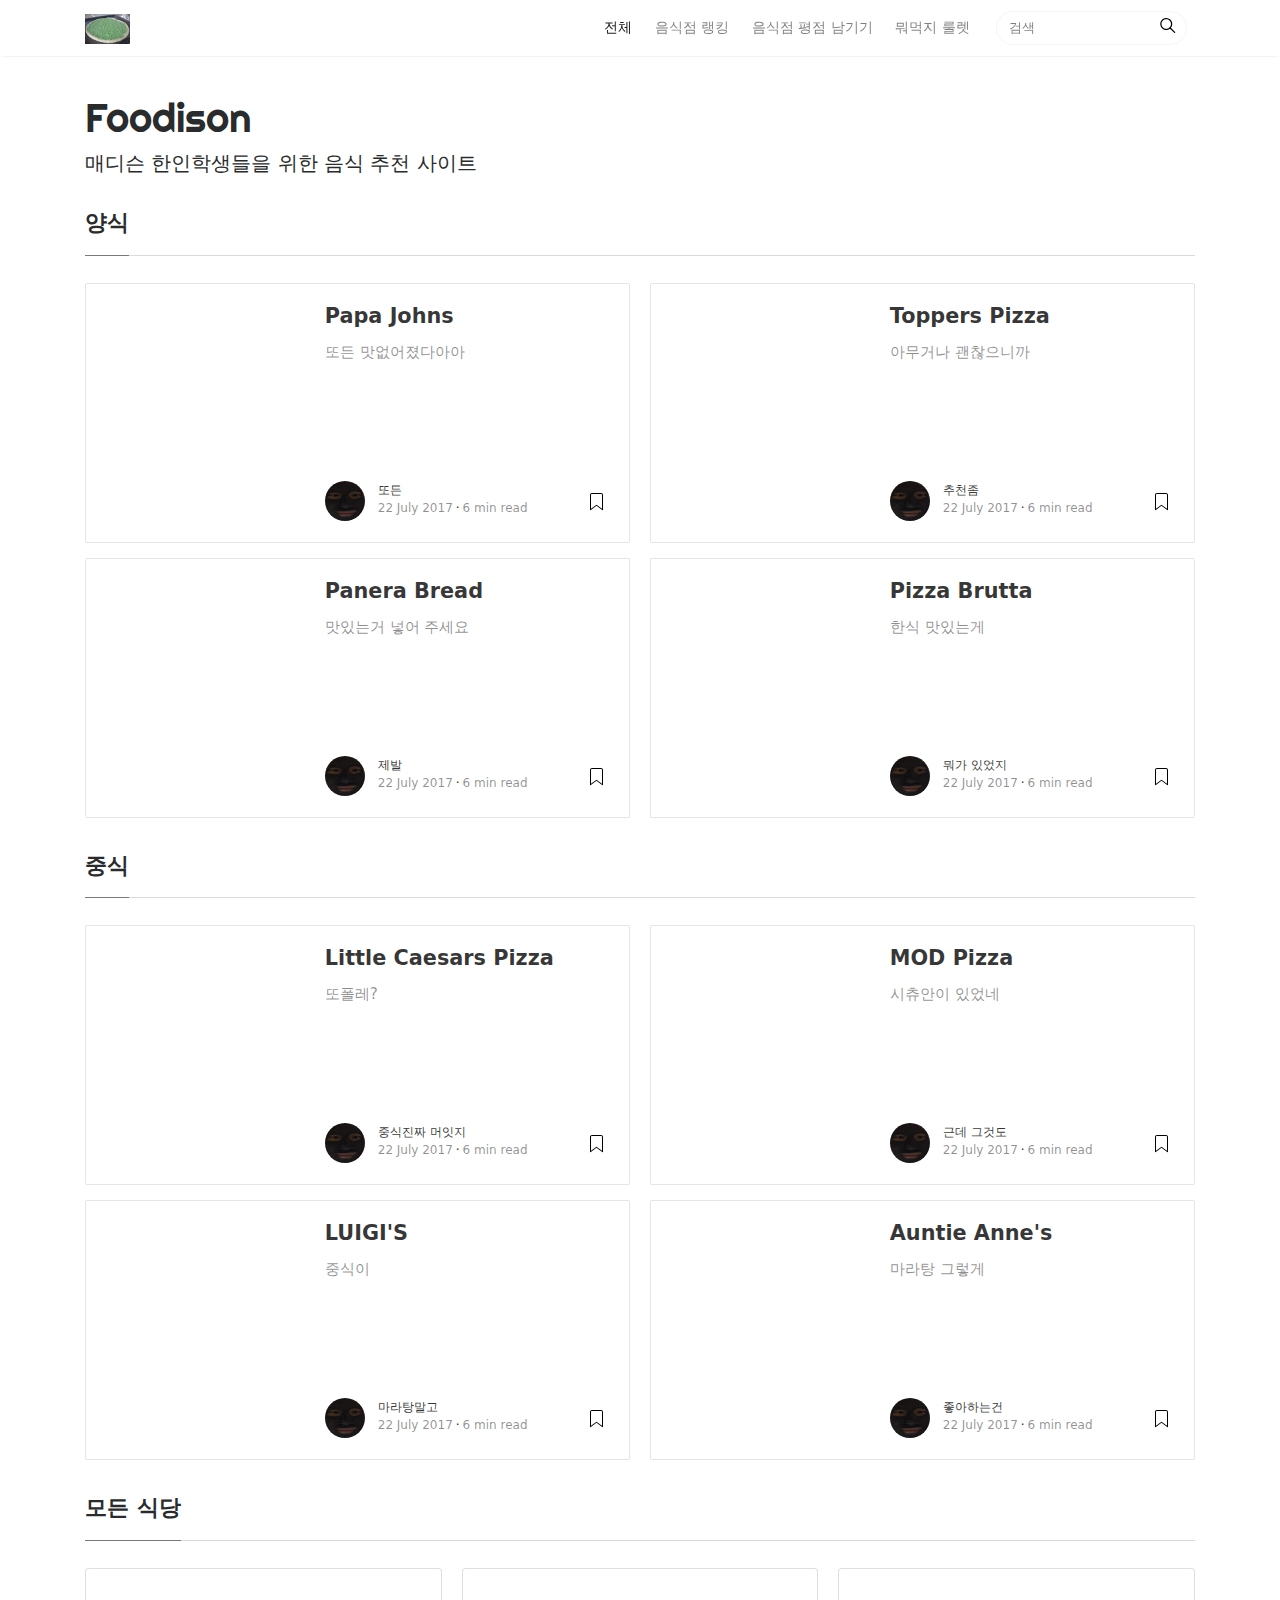
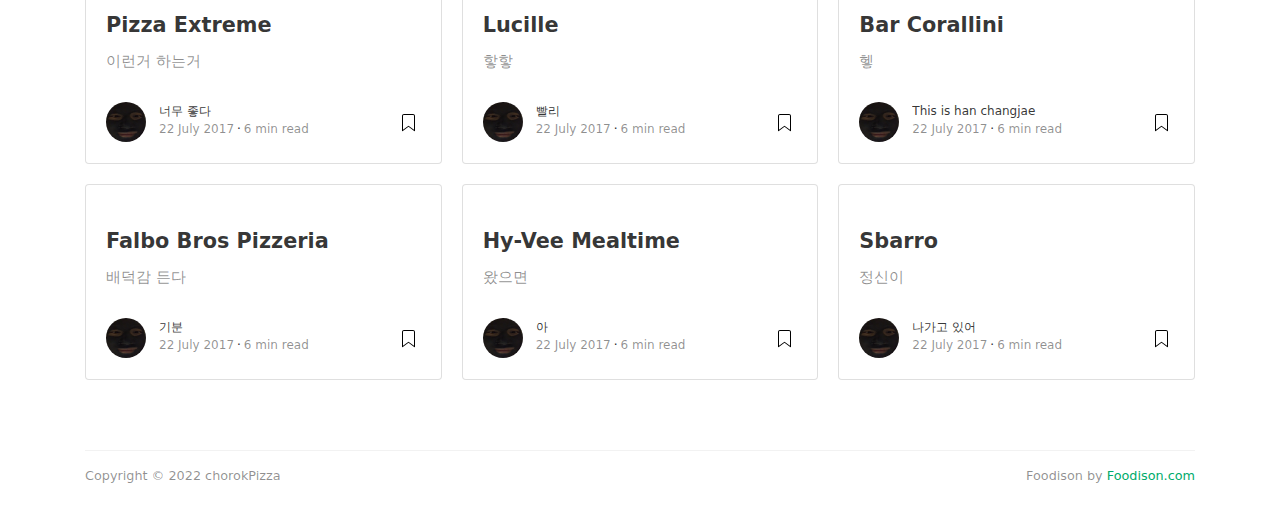
==== commit 9ef3c4d1: "change rouletettt" ====
--- a/홈페이지/index.html
+++ b/홈페이지/index.html
@@ -36,13 +36,13 @@
 			<a class="nav-link" href="index.html">전체<span class="sr-only">(current)</span></a>
 			</li>
 			<li class="nav-item">
-			<a class="nav-link" href="한식.html">음식점 랭킹</a>
+			<a class="nav-link" href="음식점랭킹.html">음식점 랭킹</a>
 			</li>
 			<li class="nav-item">
-			<a class="nav-link" href="developer.html">음식점 평점 남기기</a>
+			<a class="nav-link" href="음식점랭킹.html">음식점 평점 남기기</a>
 			</li>
 			<li class="nav-item">
-			<a class="nav-link" href="post.html">뭐먹지 룰렛</a>
+			<a class="nav-link" href="TestRoul/roulette.html">뭐먹지 룰렛</a>
 			</li>
 		</ul>
 		<!-- End Menu -->
@@ -499,10 +499,10 @@
 	================================================== -->
 	<div class="footer">
 		<p class="pull-left">
-			 Copyright &copy; 2017 Your Website Name
+			 Copyright &copy; 2022 chorokPizza
 		</p>
 		<p class="pull-right">
-			 Mediumish Theme by <a target="_blank" href="https://www.wowthemes.net">WowThemes.net</a>
+			 Foodison by <a target="_blank" href="https://www.wowthemes.net">Foodison.com</a>
 		</p>
 		<div class="clearfix">
 		</div>
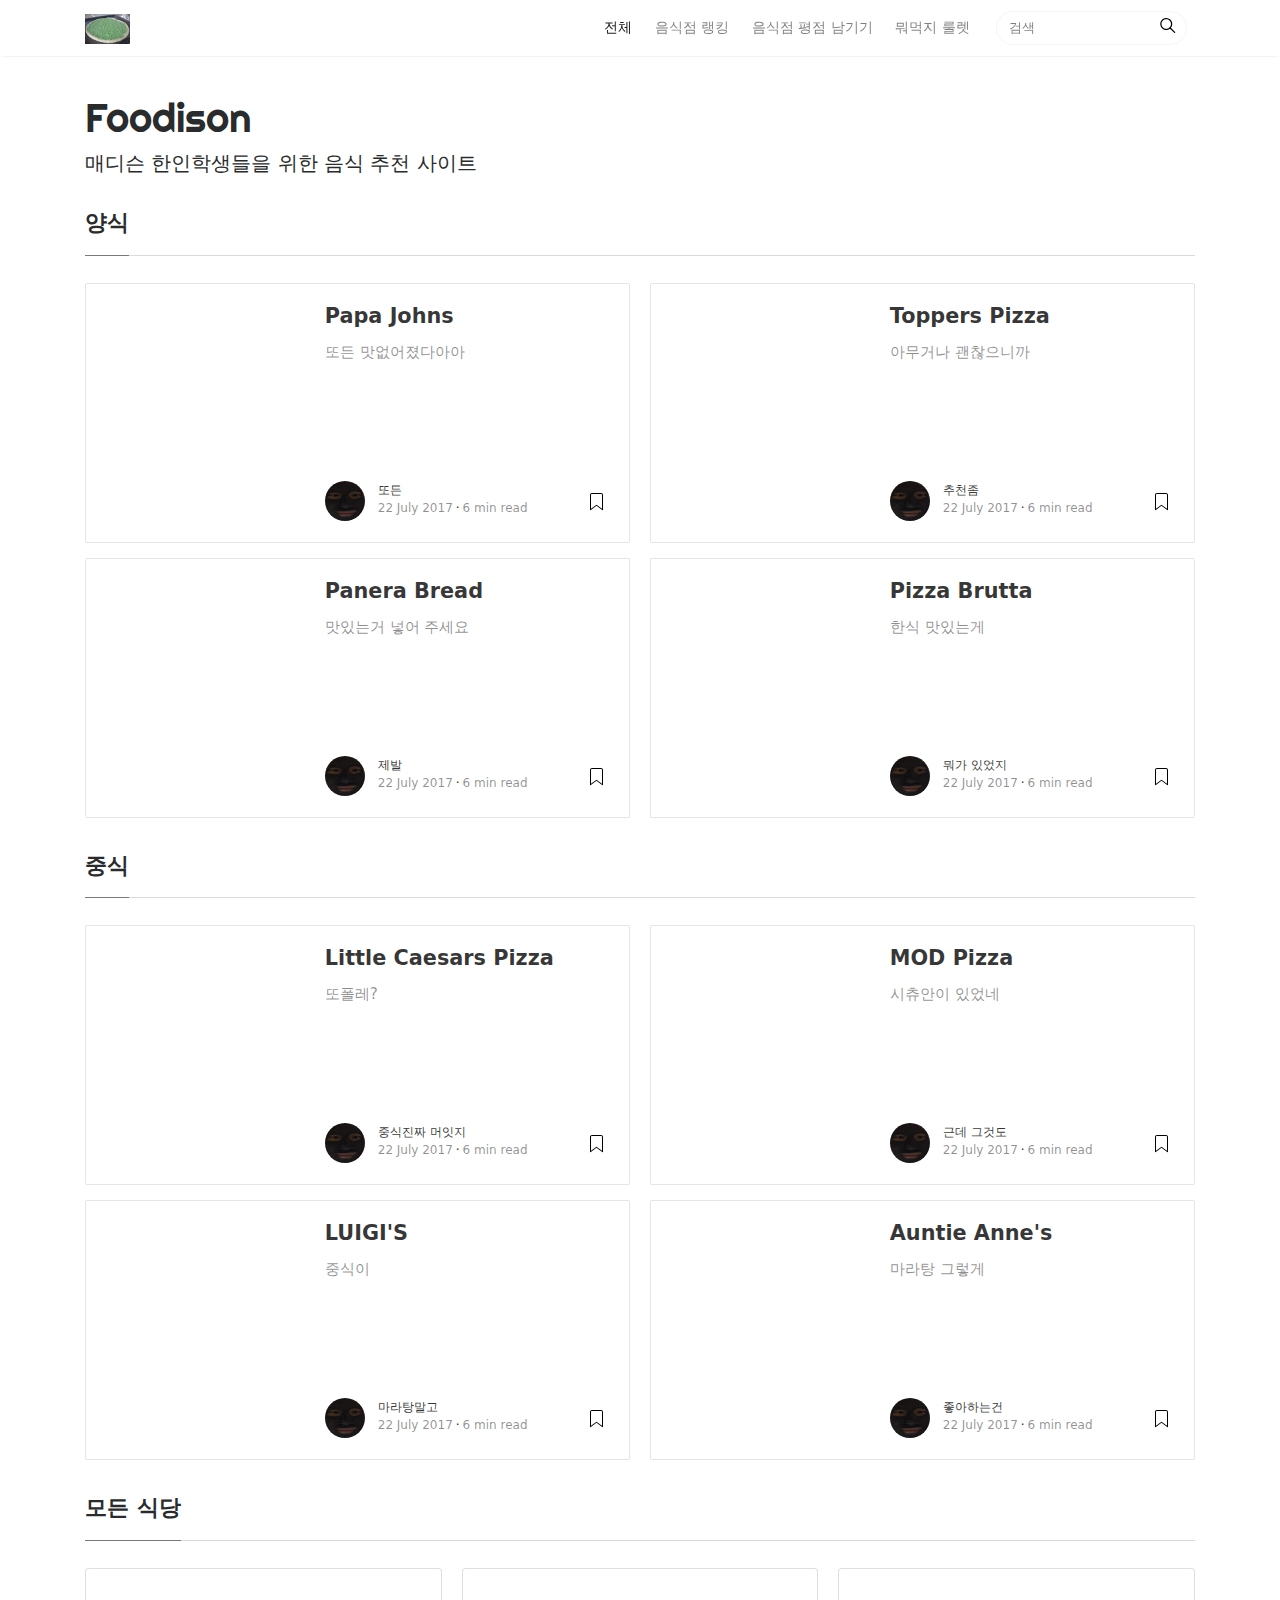
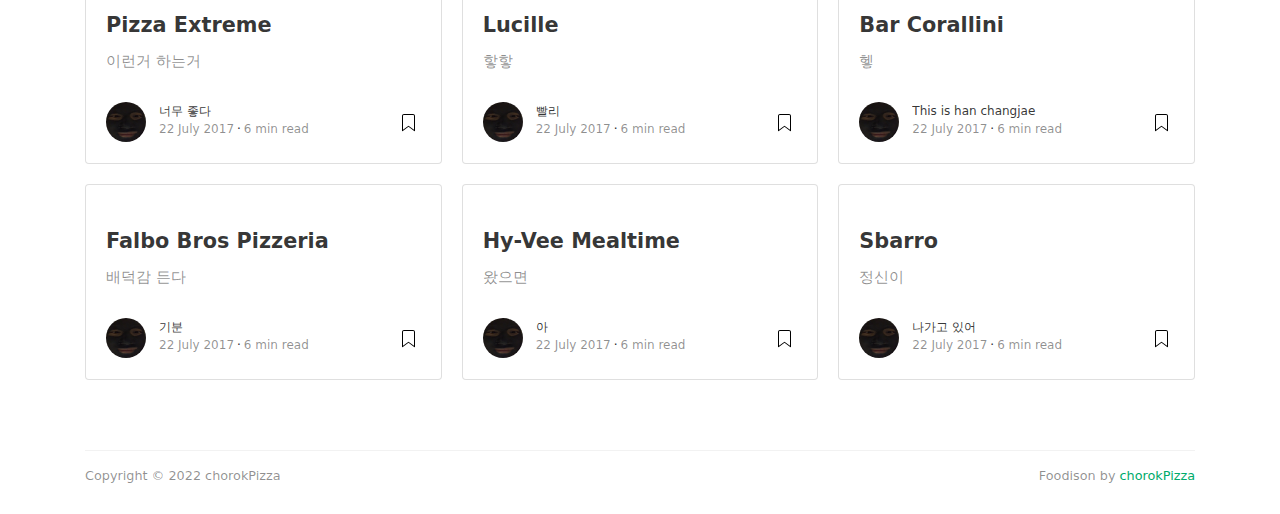
==== commit 27895fb7: "choroki" ====
--- a/홈페이지/index.html
+++ b/홈페이지/index.html
@@ -502,7 +502,7 @@
 			 Copyright &copy; 2022 chorokPizza
 		</p>
 		<p class="pull-right">
-			 Foodison by <a target="_blank" href="https://www.wowthemes.net">Foodison.com</a>
+			 Foodison by <a target="_blank" href="index.html">chorokPizza</a>
 		</p>
 		<div class="clearfix">
 		</div>
